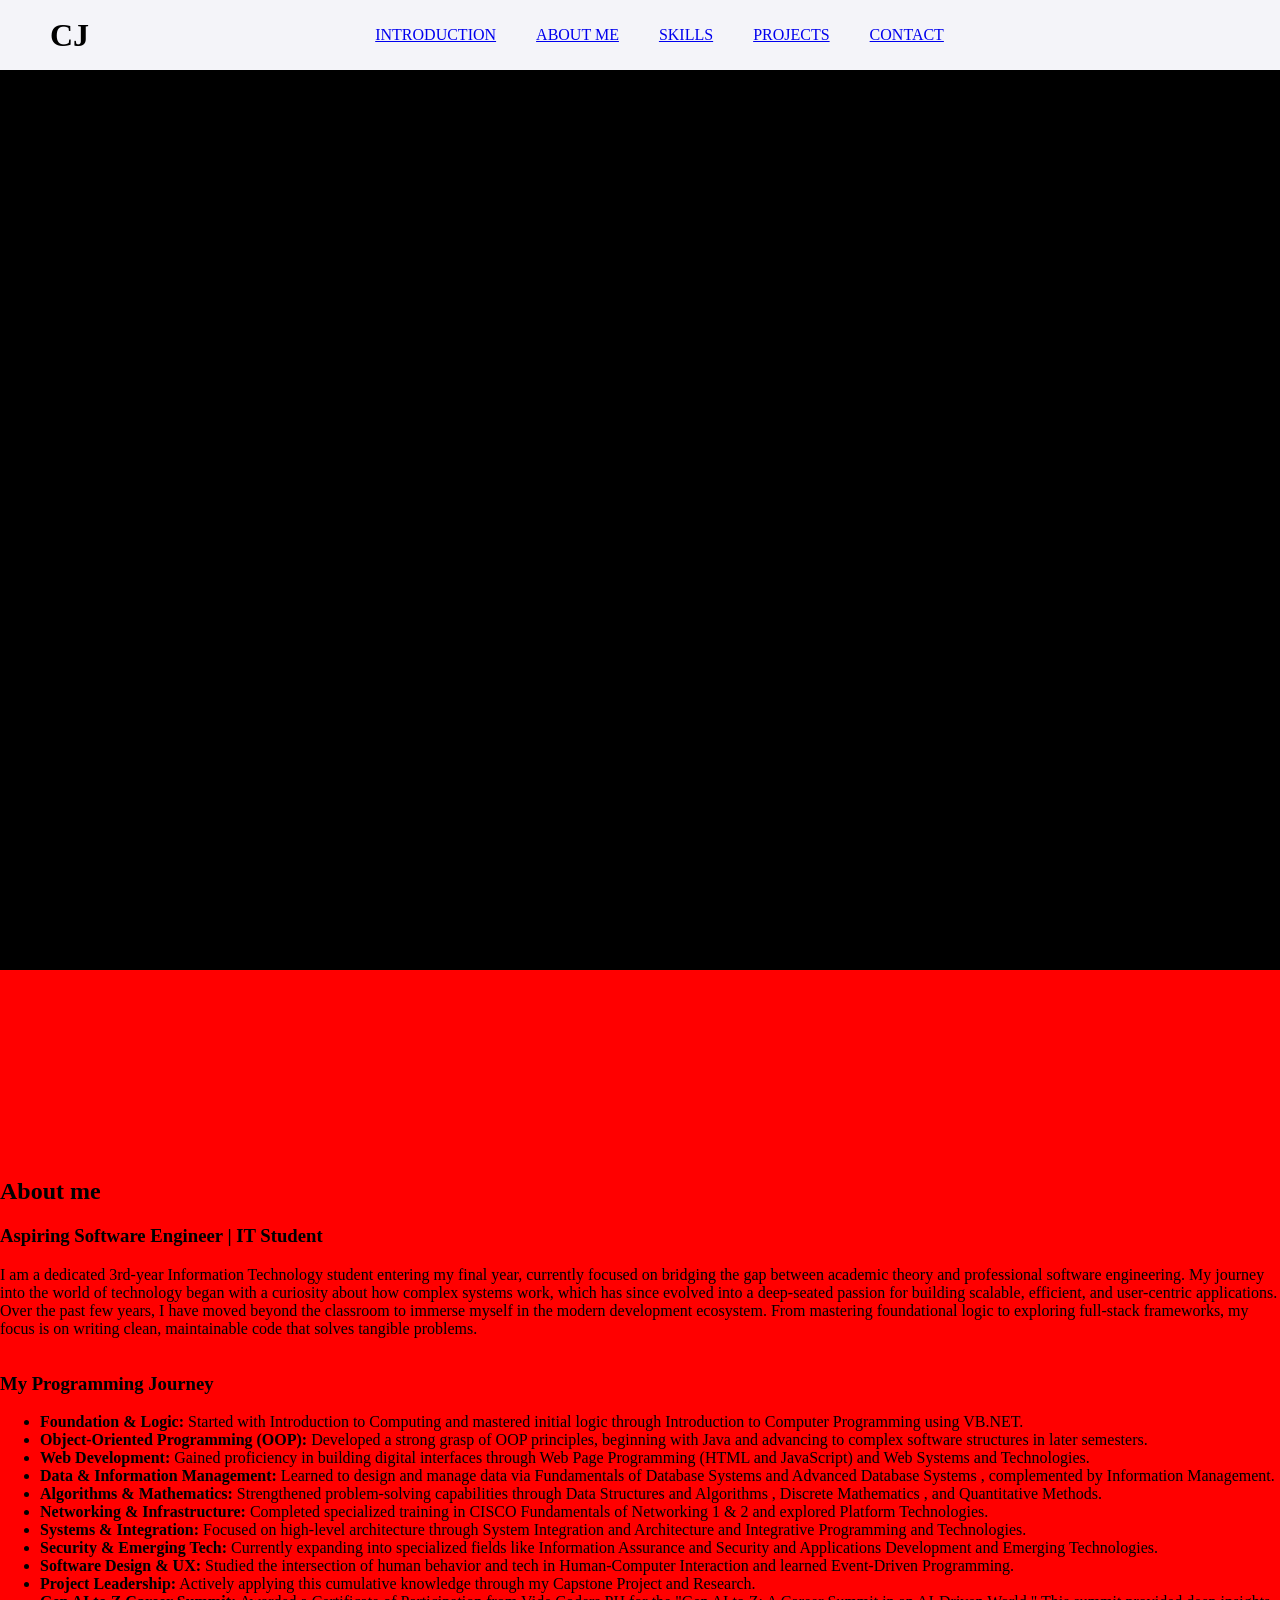
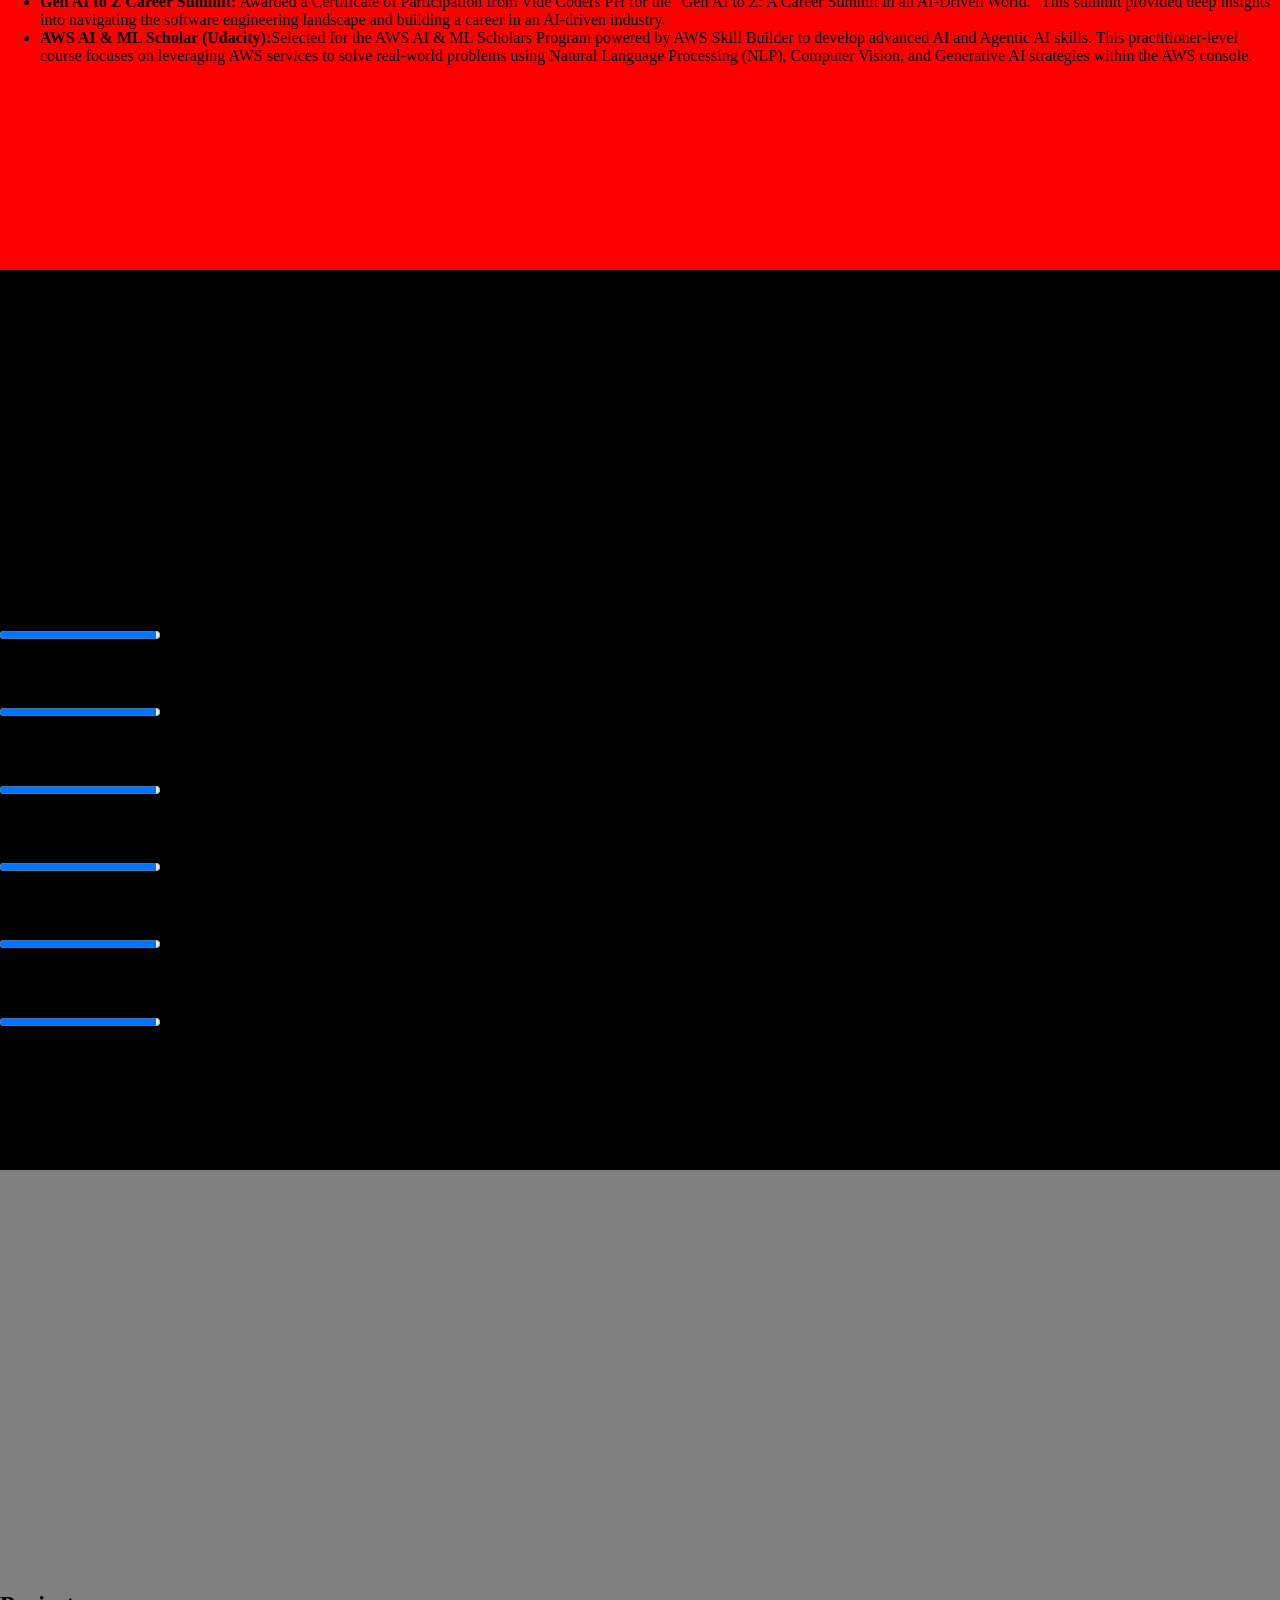
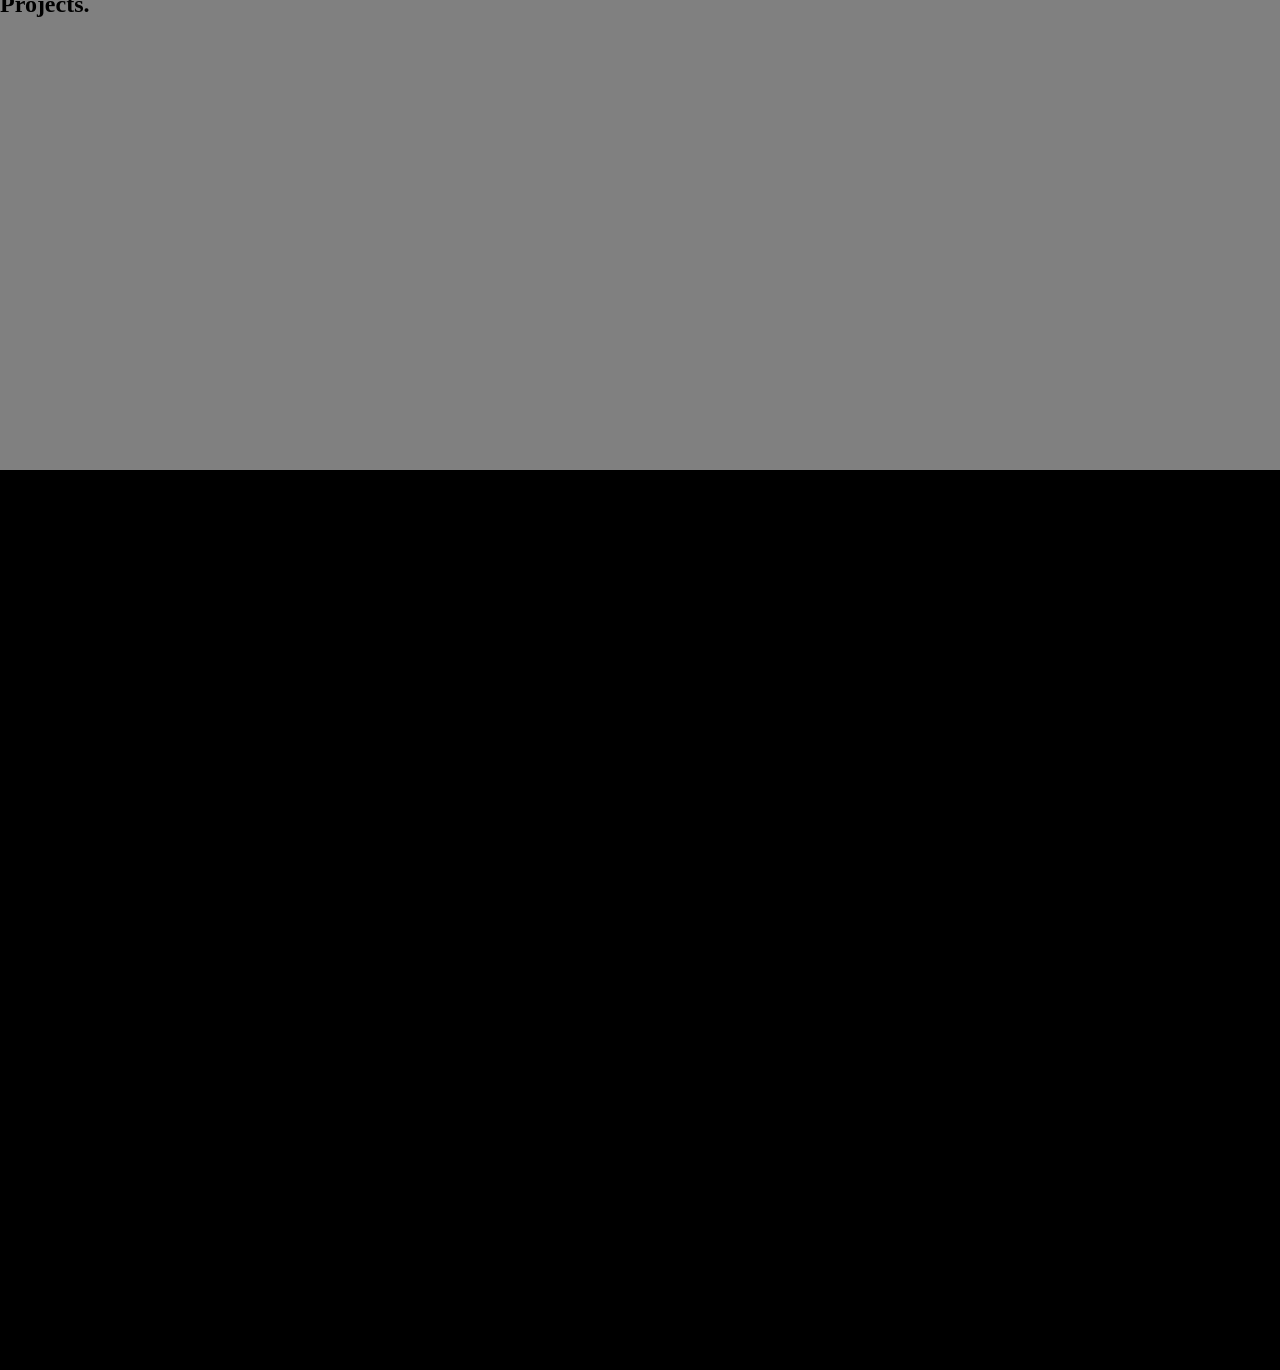
==== Profile.html @ b28ba46d "uploading portfolio project" ====
<!doctype html>
<html lang="en">
  <head>
    <meta charset="UTF-8" />
    <meta name="viewport" content="width=device-width, initial-scale=1.0" />
    <title>Portfolio</title>
    <link rel="stylesheet" href="Profile.css" />
  </head>
  <body>
    <nav class="navbar">
      <div class="logo">CJ</div>
      <ul class="nav-links">
        <li><a href="#Home_page">INTRODUCTION</a></li>
        <li><a href="#About_me">ABOUT ME</a></li>
        <li><a href="#Skills">SKILLS</a></li>
        <li><a href="#Projects">PROJECTS</a></li>
        <li><a href="#Contacts">CONTACT</a></li>
      </ul>
    </nav>
    <section id="Home_page">
      <div>
        <h1>Hello, I’m Carl Justin B. Familara</h1>
        <h2>Aspiring Software Engineer</h2>
        <p>
          Welcome to my digital space! I am a passionate developer dedicated to
          building functional, scalable, and user-centric solutions. With a
          strong foundation in modern programming practices and a drive for
          continuous learning, I bridge the gap between complex problems and
          elegant code. Explore my work, my journey, and the projects where I
          turn ideas into reality.
        </p>
      </div>
    </section>
    <section id="About_me">
      <div>
        <h1>About me</h1>
        <h3>Aspiring Software Engineer | IT Student</h3>
        <p>
          I am a dedicated 3rd-year Information Technology student entering my
          final year, currently focused on bridging the gap between academic
          theory and professional software engineering. My journey into the
          world of technology began with a curiosity about how complex systems
          work, which has since evolved into a deep-seated passion for building
          scalable, efficient, and user-centric applications. Over the past few
          years, I have moved beyond the classroom to immerse myself in the
          modern development ecosystem. From mastering foundational logic to
          exploring full-stack frameworks, my focus is on writing clean,
          maintainable code that solves tangible problems.
        </p>
      </div>
      <div>
        <h3>My Programming Journey</h3>
        <div>
          <ul>
            <li>
              <b>Foundation & Logic:</b> Started with Introduction to Computing
              and mastered initial logic through Introduction to Computer
              Programming using VB.NET.
            </li>
            <li>
              <b>Object-Oriented Programming (OOP):</b> Developed a strong grasp
              of OOP principles, beginning with Java and advancing to complex
              software structures in later semesters.
            </li>
            <li>
              <b>Web Development:</b> Gained proficiency in building digital
              interfaces through Web Page Programming (HTML and JavaScript) and
              Web Systems and Technologies.
            </li>
            <li>
              <b>Data & Information Management:</b> Learned to design and manage
              data via Fundamentals of Database Systems and Advanced Database
              Systems , complemented by Information Management.
            </li>
            <li>
              <b>Algorithms & Mathematics:</b> Strengthened problem-solving
              capabilities through Data Structures and Algorithms , Discrete
              Mathematics , and Quantitative Methods.
            </li>
            <li>
              <b>Networking & Infrastructure:</b> Completed specialized training
              in CISCO Fundamentals of Networking 1 & 2 and explored Platform
              Technologies.
            </li>
            <li>
              <b>Systems & Integration:</b> Focused on high-level architecture
              through System Integration and Architecture and Integrative
              Programming and Technologies.
            </li>
            <li>
              <b>Security & Emerging Tech:</b> Currently expanding into
              specialized fields like Information Assurance and Security and
              Applications Development and Emerging Technologies.
            </li>
            <li>
              <b>Software Design & UX:</b> Studied the intersection of human
              behavior and tech in Human-Computer Interaction and learned
              Event-Driven Programming.
            </li>
            <li>
              <b>Project Leadership:</b> Actively applying this cumulative
              knowledge through my Capstone Project and Research.
            </li>
            <li>
              <b>Gen AI to Z Career Summit:</b> Awarded a Certificate of
              Participation from Vide Coders PH for the "Gen AI to Z: A Career
              Summit in an AI-Driven World." This summit provided deep insights
              into navigating the software engineering landscape and building a
              career in an AI-driven industry.
            </li>
            <li>
              <b>AWS AI & ML Scholar (Udacity):</b>Selected for the AWS AI & ML
              Scholars Program powered by AWS Skill Builder to develop advanced
              AI and Agentic AI skills. This practitioner-level course focuses
              on leveraging AWS services to solve real-world problems using
              Natural Language Processing (NLP), Computer Vision, and Generative
              AI strategies within the AWS console.
            </li>
          </ul>
        </div>
      </div>
    </section>
    <section id="Skills">
      <h2>My skills</h2>
      <div>Frontend</div>
      <div>Backend</div>
      <div>Mobile</div>
      <div>Tools</div>
      <div>Methodologies</div>
      <div>
        <h3>HTMl</h3>
        <progress value="98" max="100">98%</progress>
      </div>
      <div>
        <h3>HTMl</h3>
        <progress value="98" max="100">98%</progress>
      </div>
      <div>
        <h3>HTMl</h3>
        <progress value="98" max="100">98%</progress>
      </div>
      <div>
        <h3>HTMl</h3>
        <progress value="98" max="100">98%</progress>
      </div>
      <div>
        <h3>HTMl</h3>
        <progress value="98" max="100">98%</progress>
      </div>
      <div>
        <h3>HTMl</h3>
        <progress value="98" max="100">98%</progress>
      </div>
    </section>
    <section id="Projects">
      <h1>Projects.</h1>
      <p></p>
    </section>
    <section id="Contacts">
      <h2>Get in Touch</h2>
      <div>
        <h3>Contact Information</h3>
        <p>Carl Justin Familara</p>
        <p>09616446556/09942348586</p>
        <p>carlfamilara0@gmail.com</p>
        <p>Blk7 aringit, Kaingin 1, Brgy.Pansol Q.C.</p>
      </div>
      <div>
        <h3>Send a message</h3>
        <p>Your Name:</p>
        <p>Your Email:</p>
        <p>Your Message:</p>
      </div>
    </section>
  </body>
</html>
---- Profile.css ----
body {
    background-color: #f4f4f9;
    color: #000000;
    margin: 0;
    padding: 0;
}

.navbar {
    display: flex;
    justify-content: space-between; /* Pushes logo and links apart */
    align-items: center;       /* Vertically centers items */
    padding: 0 50px;           /* Adjust horizontal spacing */
    height: 70px;
    justify-content: center;
}

.nav-links {
    display: flex;
    list-style: none;
    margin: 0;
    padding: 0;
    /* This is the secret: center the links within the remaining space */
    flex-grow: 1; 
    justify-content: center;
}

.nav-links li {
    margin: 0 20px;            /* Spacing between buttons */
}

/* Optional: Keep the logo from being squeezed */
.logo {
    flex-shrink: 0;
    font-weight: bold;
    font-size: 2rem;
}

section {
    width: 100%;       /* Fills the screen width */
    min-height: 100vh; /* Fills the screen height */
    display: flex;     /* Helps align content inside */
    flex-direction: column;
    justify-content: center;
}

#Home_page {
    background-color: black;
}

#About_me {
    background-color: rgb(255, 0, 0);
}

#Skills {
    background-color: black;
}

#Projects {
    background-color: gray;
}

#Contacts {
    background-color: black;
}
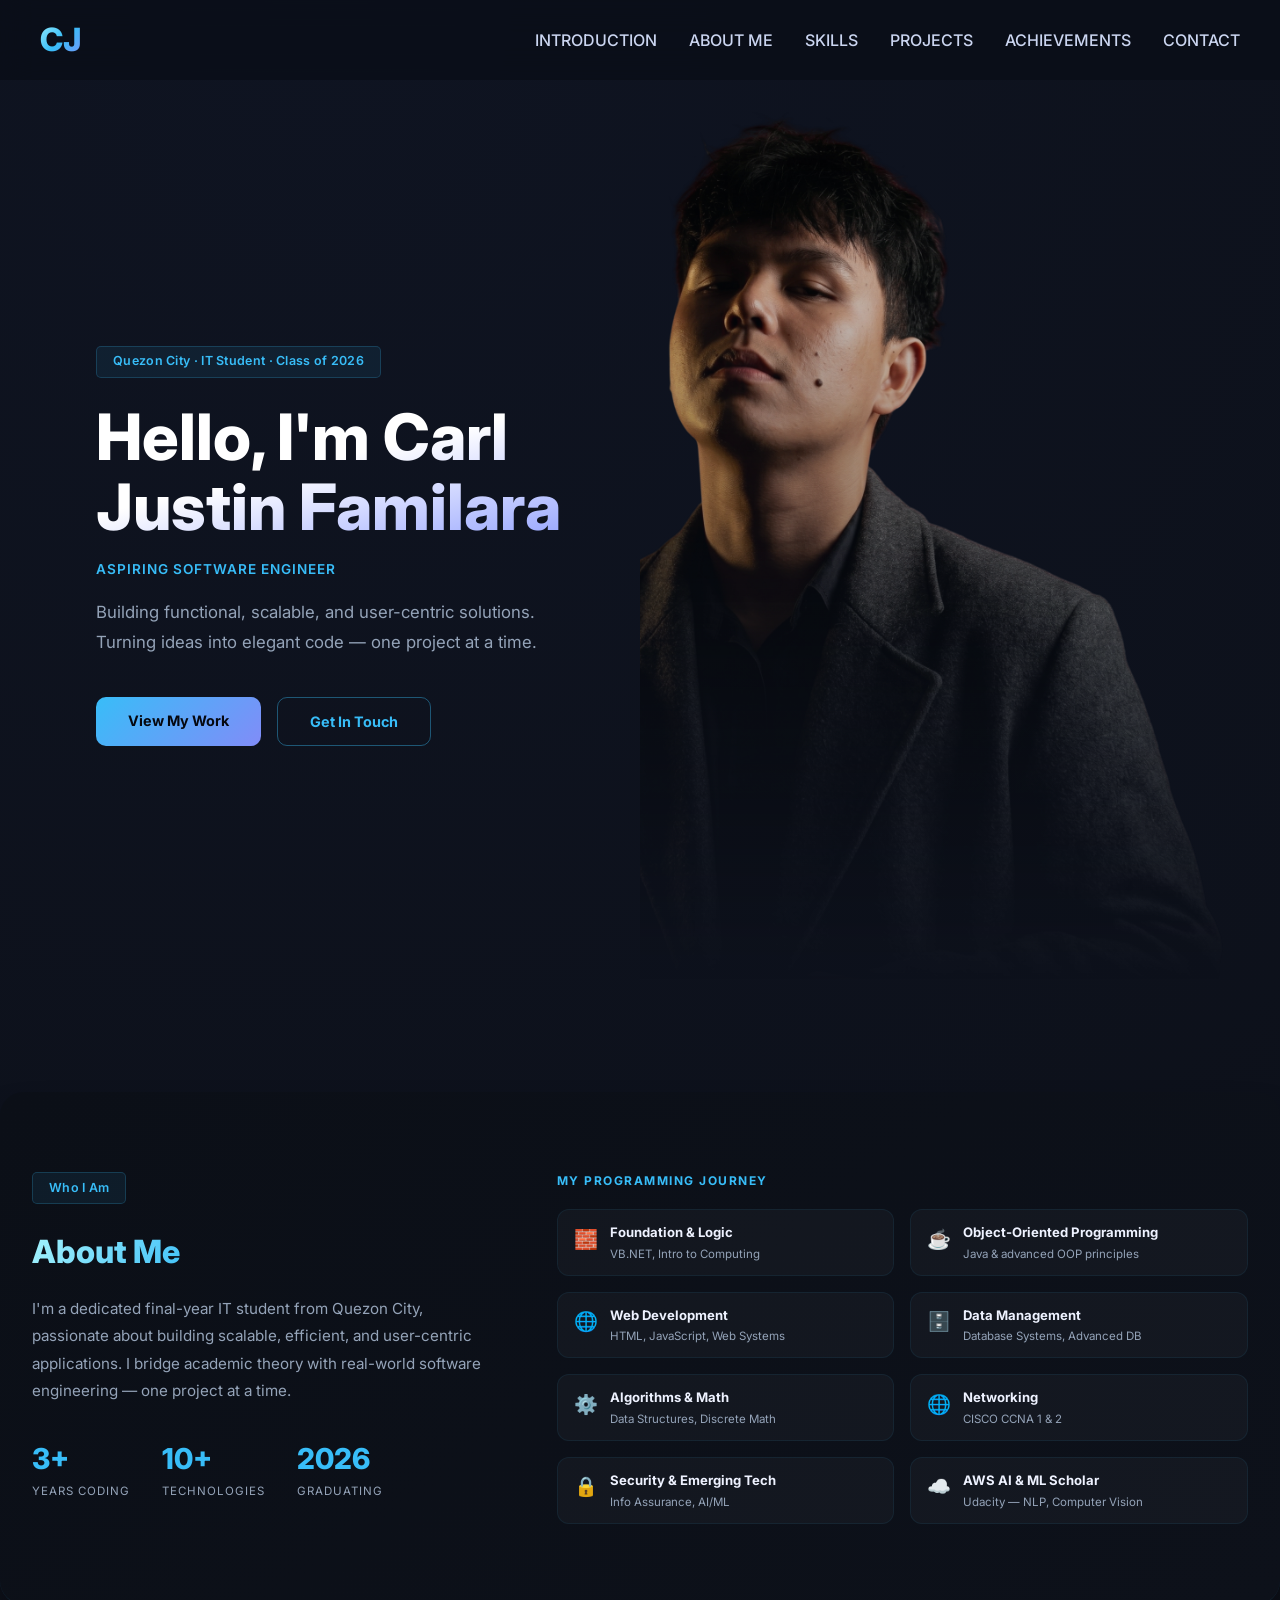
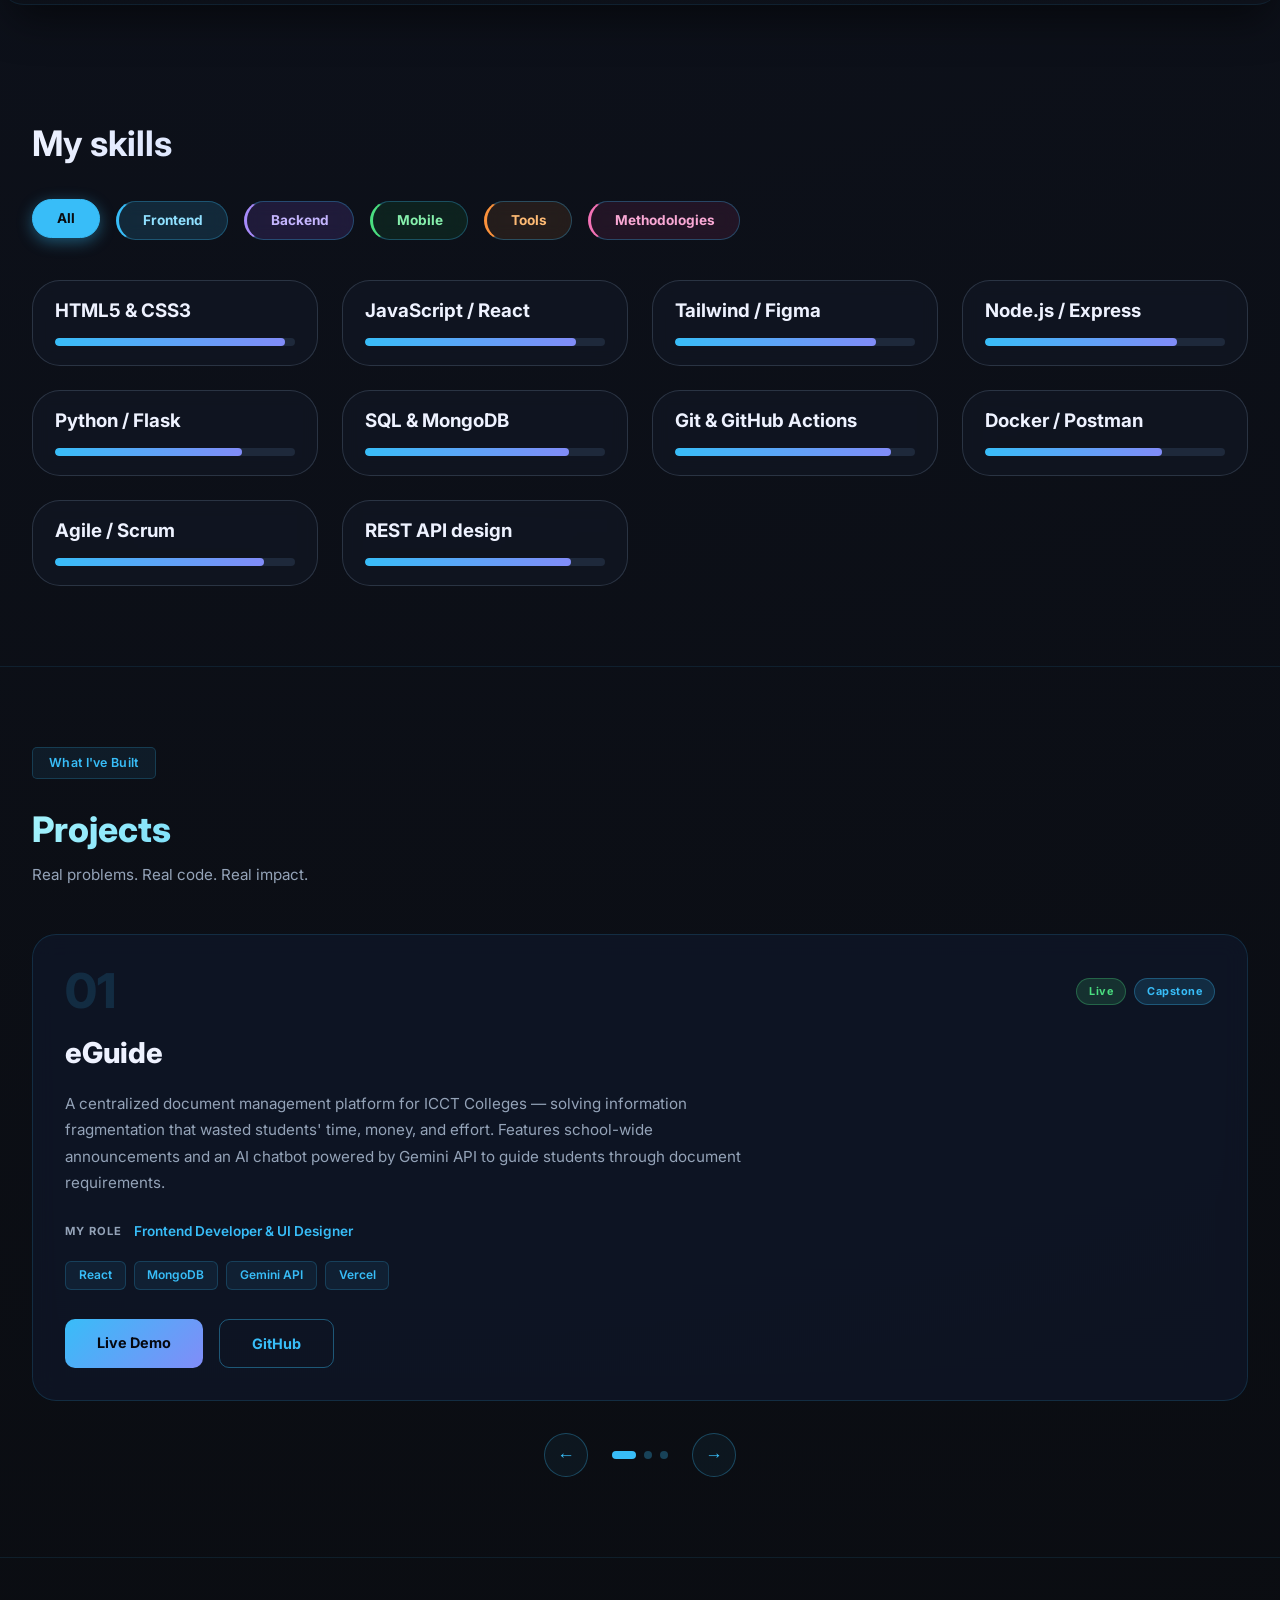
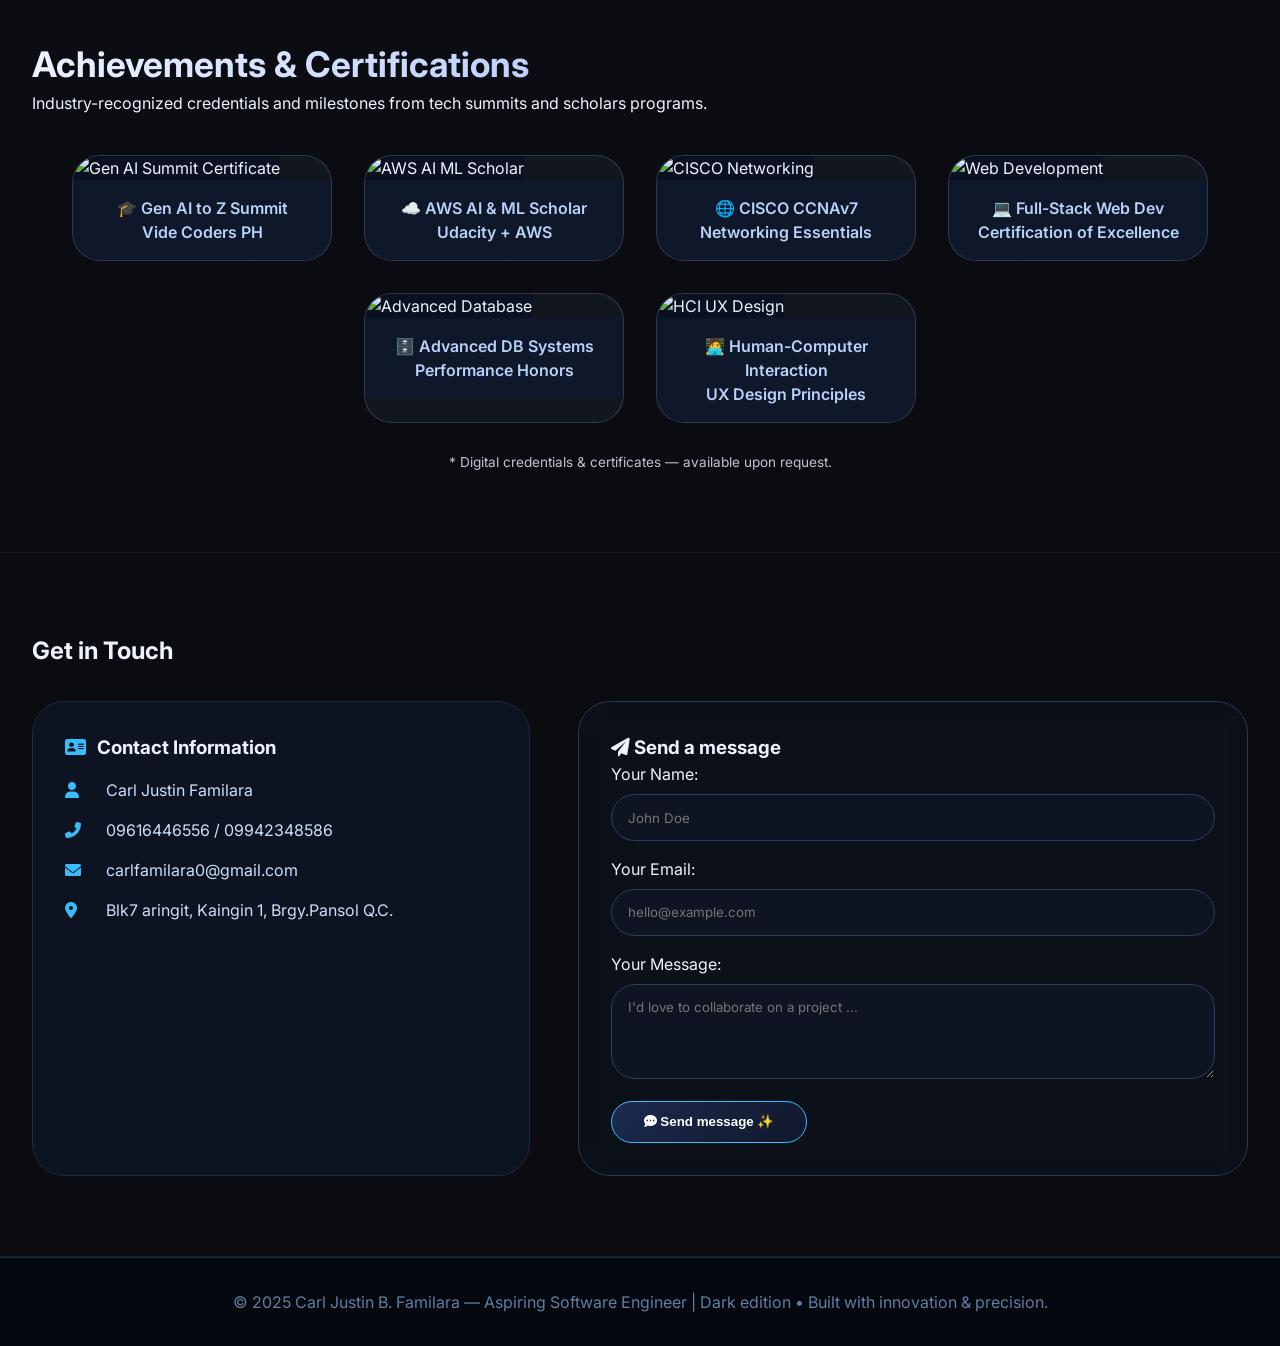
==== commit 1d563940: "Initial portfolio commit" ====
--- a/Profile.html
+++ b/Profile.html
@@ -1,176 +1,339 @@
-<!doctype html>
+<!DOCTYPE html>
 <html lang="en">
-  <head>
-    <meta charset="UTF-8" />
-    <meta name="viewport" content="width=device-width, initial-scale=1.0" />
-    <title>Portfolio</title>
-    <link rel="stylesheet" href="Profile.css" />
-  </head>
-  <body>
-    <nav class="navbar">
-      <div class="logo">CJ</div>
-      <ul class="nav-links">
-        <li><a href="#Home_page">INTRODUCTION</a></li>
-        <li><a href="#About_me">ABOUT ME</a></li>
-        <li><a href="#Skills">SKILLS</a></li>
-        <li><a href="#Projects">PROJECTS</a></li>
-        <li><a href="#Contacts">CONTACT</a></li>
-      </ul>
-    </nav>
-    <section id="Home_page">
-      <div>
-        <h1>Hello, I’m Carl Justin B. Familara</h1>
-        <h2>Aspiring Software Engineer</h2>
-        <p>
-          Welcome to my digital space! I am a passionate developer dedicated to
-          building functional, scalable, and user-centric solutions. With a
-          strong foundation in modern programming practices and a drive for
-          continuous learning, I bridge the gap between complex problems and
-          elegant code. Explore my work, my journey, and the projects where I
-          turn ideas into reality.
+<head>
+  <meta charset="UTF-8" />
+  <meta name="viewport" content="width=device-width, initial-scale=1.0, user-scalable=yes" />
+  <title>Carl Justin Familara | Dark Portfolio</title>
+  <link rel="preconnect" href="https://fonts.googleapis.com" />
+  <link rel="preconnect" href="https://fonts.gstatic.com" crossorigin />
+  <link href="https://fonts.googleapis.com/css2?family=Inter:wght@400;500;600;700;800&display=swap" rel="stylesheet" />
+  <link href="https://fonts.googleapis.com/css2?family=Inter:opsz,wght@14..32,300;14..32,400;14..32,600;14..32,700;14..32,800&display=swap" rel="stylesheet" />
+  <link rel="stylesheet" href="https://cdnjs.cloudflare.com/ajax/libs/font-awesome/6.0.0-beta3/css/all.min.css" />
+  <link rel="icon" href="data:image/svg+xml,<svg xmlns='http://www.w3.org/2000/svg' viewBox='0 0 100 100'><text y='.9em' font-size='90'>💻</text></svg>">
+  <link rel="stylesheet" href="Profile.css" />
+</head>
+<body>
+  <nav class="navbar">
+    <div class="logo">CJ</div>
+    <ul class="nav-links">
+      <li><a href="#Home_page">INTRODUCTION</a></li>
+      <li><a href="#About_me">ABOUT ME</a></li>
+      <li><a href="#Skills">SKILLS</a></li>
+      <li><a href="#Projects">PROJECTS</a></li>
+      <li><a href="#Achievements">ACHIEVEMENTS</a></li>
+      <li><a href="#Contacts">CONTACT</a></li>
+    </ul>
+  </nav>
+
+  <section id="Home_page">
+    <div class="home-content">
+
+      <div class="home-text">
+        <span class="home-tag">Quezon City · IT Student · Class of 2026</span>
+        <h1>Hello, I'm Carl Justin Familara</h1>
+        <p class="home-role">Aspiring Software Engineer</p>
+        <p class="home-desc">
+          Building functional, scalable, and user-centric solutions.
+          Turning ideas into elegant code — one project at a time.
         </p>
-      </div>
-    </section>
-    <section id="About_me">
-      <div>
-        <h1>About me</h1>
-        <h3>Aspiring Software Engineer | IT Student</h3>
-        <p>
-          I am a dedicated 3rd-year Information Technology student entering my
-          final year, currently focused on bridging the gap between academic
-          theory and professional software engineering. My journey into the
-          world of technology began with a curiosity about how complex systems
-          work, which has since evolved into a deep-seated passion for building
-          scalable, efficient, and user-centric applications. Over the past few
-          years, I have moved beyond the classroom to immerse myself in the
-          modern development ecosystem. From mastering foundational logic to
-          exploring full-stack frameworks, my focus is on writing clean,
-          maintainable code that solves tangible problems.
+        <div class="home-buttons">
+          <a href="#Projects" class="btn-primary">View My Work</a>
+          <a href="#Contacts" class="btn-outline">Get In Touch</a>
+        </div>
+      </div>
+
+      <div class="home-visual">
+        <img class="avatar-picture" src="assets/Carl Justin B. Familara.png" alt="Carl Justin Familara">
+      </div>
+
+    </div>
+  </section>
+
+  <section id="About_me">
+    <div class="about-grid">
+
+      <!-- LEFT COLUMN -->
+      <div class="about-left">
+        <span class="home-tag">Who I Am</span>
+        <h2>About Me</h2>
+        <p class="about-bio">
+          I'm a dedicated final-year IT student from Quezon City, 
+          passionate about building scalable, efficient, and 
+          user-centric applications. I bridge academic theory 
+          with real-world software engineering — one project 
+          at a time.
         </p>
-      </div>
-      <div>
-        <h3>My Programming Journey</h3>
-        <div>
-          <ul>
-            <li>
-              <b>Foundation & Logic:</b> Started with Introduction to Computing
-              and mastered initial logic through Introduction to Computer
-              Programming using VB.NET.
-            </li>
-            <li>
-              <b>Object-Oriented Programming (OOP):</b> Developed a strong grasp
-              of OOP principles, beginning with Java and advancing to complex
-              software structures in later semesters.
-            </li>
-            <li>
-              <b>Web Development:</b> Gained proficiency in building digital
-              interfaces through Web Page Programming (HTML and JavaScript) and
-              Web Systems and Technologies.
-            </li>
-            <li>
-              <b>Data & Information Management:</b> Learned to design and manage
-              data via Fundamentals of Database Systems and Advanced Database
-              Systems , complemented by Information Management.
-            </li>
-            <li>
-              <b>Algorithms & Mathematics:</b> Strengthened problem-solving
-              capabilities through Data Structures and Algorithms , Discrete
-              Mathematics , and Quantitative Methods.
-            </li>
-            <li>
-              <b>Networking & Infrastructure:</b> Completed specialized training
-              in CISCO Fundamentals of Networking 1 & 2 and explored Platform
-              Technologies.
-            </li>
-            <li>
-              <b>Systems & Integration:</b> Focused on high-level architecture
-              through System Integration and Architecture and Integrative
-              Programming and Technologies.
-            </li>
-            <li>
-              <b>Security & Emerging Tech:</b> Currently expanding into
-              specialized fields like Information Assurance and Security and
-              Applications Development and Emerging Technologies.
-            </li>
-            <li>
-              <b>Software Design & UX:</b> Studied the intersection of human
-              behavior and tech in Human-Computer Interaction and learned
-              Event-Driven Programming.
-            </li>
-            <li>
-              <b>Project Leadership:</b> Actively applying this cumulative
-              knowledge through my Capstone Project and Research.
-            </li>
-            <li>
-              <b>Gen AI to Z Career Summit:</b> Awarded a Certificate of
-              Participation from Vide Coders PH for the "Gen AI to Z: A Career
-              Summit in an AI-Driven World." This summit provided deep insights
-              into navigating the software engineering landscape and building a
-              career in an AI-driven industry.
-            </li>
-            <li>
-              <b>AWS AI & ML Scholar (Udacity):</b>Selected for the AWS AI & ML
-              Scholars Program powered by AWS Skill Builder to develop advanced
-              AI and Agentic AI skills. This practitioner-level course focuses
-              on leveraging AWS services to solve real-world problems using
-              Natural Language Processing (NLP), Computer Vision, and Generative
-              AI strategies within the AWS console.
-            </li>
-          </ul>
-        </div>
-      </div>
-    </section>
-    <section id="Skills">
-      <h2>My skills</h2>
-      <div>Frontend</div>
-      <div>Backend</div>
-      <div>Mobile</div>
-      <div>Tools</div>
-      <div>Methodologies</div>
-      <div>
-        <h3>HTMl</h3>
-        <progress value="98" max="100">98%</progress>
-      </div>
-      <div>
-        <h3>HTMl</h3>
-        <progress value="98" max="100">98%</progress>
-      </div>
-      <div>
-        <h3>HTMl</h3>
-        <progress value="98" max="100">98%</progress>
-      </div>
-      <div>
-        <h3>HTMl</h3>
-        <progress value="98" max="100">98%</progress>
-      </div>
-      <div>
-        <h3>HTMl</h3>
-        <progress value="98" max="100">98%</progress>
-      </div>
-      <div>
-        <h3>HTMl</h3>
-        <progress value="98" max="100">98%</progress>
-      </div>
-    </section>
-    <section id="Projects">
-      <h1>Projects.</h1>
-      <p></p>
-    </section>
-    <section id="Contacts">
-      <h2>Get in Touch</h2>
-      <div>
-        <h3>Contact Information</h3>
-        <p>Carl Justin Familara</p>
-        <p>09616446556/09942348586</p>
-        <p>carlfamilara0@gmail.com</p>
-        <p>Blk7 aringit, Kaingin 1, Brgy.Pansol Q.C.</p>
-      </div>
-      <div>
-        <h3>Send a message</h3>
-        <p>Your Name:</p>
-        <p>Your Email:</p>
-        <p>Your Message:</p>
-      </div>
-    </section>
-  </body>
-</html>
+        <div class="about-stats">
+          <div class="stat-item">
+            <span class="stat-number">3+</span>
+            <span class="stat-label">Years Coding</span>
+          </div>
+          <div class="stat-item">
+            <span class="stat-number">10+</span>
+            <span class="stat-label">Technologies</span>
+          </div>
+          <div class="stat-item">
+            <span class="stat-number">2026</span>
+            <span class="stat-label">Graduating</span>
+          </div>
+        </div>
+      </div>
+    
+        <div class="about-right">
+          <p class="journey-title">My Programming Journey</p>
+          <div class="journey-grid">
+
+            <div class="journey-item">
+              <span class="journey-icon">🧱</span>
+              <div>
+                <p class="journey-name">Foundation & Logic</p>
+                <p class="journey-desc">VB.NET, Intro to Computing</p>
+              </div>
+            </div>
+
+            <div class="journey-item">
+              <span class="journey-icon">☕</span>
+              <div>
+                <p class="journey-name">Object-Oriented Programming</p>
+                <p class="journey-desc">Java & advanced OOP principles</p>
+              </div>
+            </div>
+
+            <div class="journey-item">
+              <span class="journey-icon">🌐</span>
+              <div>
+                <p class="journey-name">Web Development</p>
+                <p class="journey-desc">HTML, JavaScript, Web Systems</p>
+              </div>
+            </div>
+
+            <div class="journey-item">
+              <span class="journey-icon">🗄️</span>
+              <div>
+                <p class="journey-name">Data Management</p>
+                <p class="journey-desc">Database Systems, Advanced DB</p>
+              </div>
+            </div>
+
+            <div class="journey-item">
+              <span class="journey-icon">⚙️</span>
+              <div>
+                <p class="journey-name">Algorithms & Math</p>
+                <p class="journey-desc">Data Structures, Discrete Math</p>
+              </div>
+            </div>
+
+            <div class="journey-item">
+              <span class="journey-icon">🌐</span>
+              <div>
+                <p class="journey-name">Networking</p>
+                <p class="journey-desc">CISCO CCNA 1 & 2</p>
+              </div>
+            </div>
+
+            <div class="journey-item">
+              <span class="journey-icon">🔒</span>
+              <div>
+                <p class="journey-name">Security & Emerging Tech</p>
+                <p class="journey-desc">Info Assurance, AI/ML</p>
+              </div>
+            </div>
+
+            <div class="journey-item">
+              <span class="journey-icon">☁️</span>
+              <div>
+                <p class="journey-name">AWS AI & ML Scholar</p>
+                <p class="journey-desc">Udacity — NLP, Computer Vision</p>
+              </div>
+            </div>
+
+          </div>
+        </div>
+
+    </div>
+  </section>
+
+  <section id="Skills">
+    <h2>My skills</h2>
+    <div class="skills-container">
+      <div class="skills-categories">
+        <div class="skill-cat skill-all active">All</div>
+        <div class="skill-cat skill-frontend">Frontend</div>
+        <div class="skill-cat skill-backend">Backend</div>
+        <div class="skill-cat skill-mobile">Mobile</div>
+        <div class="skill-cat skill-tools">Tools</div>
+        <div class="skill-cat skill-methodologies">Methodologies</div>
+      </div>
+      <div class="skills-grid">
+        <div class="skill-item reveal" data-category="frontend"><h3>HTML5 & CSS3</h3><progress value="96" max="100"></progress></div>
+        <div class="skill-item reveal" data-category="frontend"><h3>JavaScript / React</h3><progress value="88" max="100"></progress></div>
+        <div class="skill-item reveal" data-category="frontend"><h3>Tailwind / Figma</h3><progress value="84" max="100"></progress></div>
+        <div class="skill-item reveal" data-category="backend"><h3>Node.js / Express</h3><progress value="80" max="100"></progress></div>
+        <div class="skill-item reveal" data-category="backend"><h3>Python / Flask</h3><progress value="78" max="100"></progress></div>
+        <div class="skill-item reveal" data-category="backend"><h3>SQL & MongoDB</h3><progress value="85" max="100"></progress></div>
+        <div class="skill-item reveal" data-category="tools"><h3>Git & GitHub Actions</h3><progress value="90" max="100"></progress></div>
+        <div class="skill-item reveal" data-category="tools"><h3>Docker / Postman</h3><progress value="74" max="100"></progress></div>
+        <div class="skill-item reveal" data-category="methodologies"><h3>Agile / Scrum</h3><progress value="87" max="100"></progress></div>
+        <div class="skill-item reveal" data-category="backend"><h3>REST API design</h3><progress value="86" max="100"></progress></div>
+      </div>
+    </div>
+  </section>
+
+  <section id="Projects">
+  <span class="home-tag">What I've Built</span>
+  <h2 class="section-title">Projects</h2>
+  <p class="section-sub">Real problems. Real code. Real impact.</p>
+
+  <div class="projects-track" id="projectsTrack">
+
+    <!-- Project 1: eGuide -->
+    <div class="project-card-new">
+      <div class="project-header">
+        <div class="project-number">01</div>
+        <div class="project-badges">
+          <span class="badge badge-live">Live</span>
+          <span class="badge badge-capstone">Capstone</span>
+        </div>
+      </div>
+      <h3 class="project-title">eGuide</h3>
+      <p class="project-desc">
+        A centralized document management platform for ICCT Colleges — solving 
+        information fragmentation that wasted students' time, money, and effort. 
+        Features school-wide announcements and an AI chatbot powered by Gemini API 
+        to guide students through document requirements.
+      </p>
+      <div class="project-role">
+        <span class="role-label">My Role</span>
+        <span class="role-value">Frontend Developer & UI Designer</span>
+      </div>
+      <div class="project-tech">
+        <span class="tech-tag">React</span>
+        <span class="tech-tag">MongoDB</span>
+        <span class="tech-tag">Gemini API</span>
+        <span class="tech-tag">Vercel</span>
+      </div>
+      <div class="project-links">
+        <a href="https://e-guide-fullstack.vercel.app/home" target="_blank" class="btn-primary">Live Demo</a>
+        <a href="https://github.com/Marky23svg/eGuide-Fullstack" target="_blank" class="btn-outline">GitHub</a>
+      </div>
+    </div>
+
+    <!-- Project 2: GoGreen -->
+    <div class="project-card-new">
+      <div class="project-header">
+        <div class="project-number">02</div>
+        <div class="project-badges">
+          <span class="badge badge-hackathon">Hackathon</span>
+          <span class="badge badge-rank">Top 53 / 100+</span>
+        </div>
+      </div>
+      <h3 class="project-title">GoGreen</h3>
+      <p class="project-desc">
+        A sustainability mobile app built at DevKada Hackathon encouraging commute 
+        over single-occupancy driving. Features an EV charging station map, 
+        trip planner, personal budget tracker, and a CO₂ savings tracker 
+        to help users measure their environmental impact.
+      </p>
+      <div class="project-role">
+        <span class="role-label">My Role</span>
+        <span class="role-value">Frontend Developer & UI Designer</span>
+      </div>
+      <div class="project-tech">
+        <span class="tech-tag">React Native</span>
+        <span class="tech-tag">Maps API</span>
+        <span class="tech-tag">Firebase</span>
+      </div>
+      <div class="project-links">
+        <a href="https://github.com/Marky23svg/GoGreen" target="_blank" class="btn-outline">GitHub</a>
+      </div>
+    </div>
+
+    <!-- Project 3: DROWING -->
+    <div class="project-card-new">
+      <div class="project-header">
+        <div class="project-number">03</div>
+        <div class="project-badges">
+          <span class="badge badge-first">First Project</span>
+        </div>
+      </div>
+      <h3 class="project-title">DROWING</h3>
+      <p class="project-desc">
+        A Philippine island travel booking platform — the project that started 
+        everything. Book staycations, hotels, car rentals, flights, beach stays, 
+        and tour guides across Philippine islands. Built entirely on a phone 
+        using Acode when my laptop broke. Proof that constraints don't stop progress.
+      </p>
+      <div class="project-role">
+        <span class="role-label">My Role</span>
+        <span class="role-value">Solo Developer & Designer</span>
+      </div>
+      <div class="project-tech">
+        <span class="tech-tag">HTML</span>
+        <span class="tech-tag">CSS</span>
+        <span class="tech-tag">JavaScript</span>
+      </div>
+      <div class="project-links">
+        <a href="https://github.com/carlfamilara13-ops/TRAVEL-WEBSITE" target="_blank" class="btn-outline">GitHub</a>
+      </div>
+    </div>
+
+  </div>
+
+  <!-- Carousel controls -->
+  <div class="carousel-controls">
+    <button class="carousel-btn" id="prevBtn">&#8592;</button>
+    <div class="carousel-dots" id="carouselDots">
+      <span class="carousel-dot active" data-index="0"></span>
+      <span class="carousel-dot" data-index="1"></span>
+      <span class="carousel-dot" data-index="2"></span>
+    </div>
+    <button class="carousel-btn" id="nextBtn">&#8594;</button>
+  </div>
+
+</section>
+
+  <section id="Achievements">
+    <h2>Achievements & Certifications</h2>
+    <p>Industry-recognized credentials and milestones from tech summits and scholars programs.</p>
+    <div class="certificates-gallery">
+      <div class="cert-card reveal"><img src="https://picsum.photos/id/26/300/180" alt="Gen AI Summit Certificate"><p>🎓 Gen AI to Z Summit<br>Vide Coders PH</p></div>
+      <div class="cert-card reveal"><img src="https://picsum.photos/id/91/300/180" alt="AWS AI ML Scholar"><p>☁️ AWS AI & ML Scholar<br>Udacity + AWS</p></div>
+      <div class="cert-card reveal"><img src="https://picsum.photos/id/20/300/180" alt="CISCO Networking"><p>🌐 CISCO CCNAv7<br>Networking Essentials</p></div>
+      <div class="cert-card reveal"><img src="https://picsum.photos/id/0/300/180" alt="Web Development"><p>💻 Full-Stack Web Dev<br>Certification of Excellence</p></div>
+      <div class="cert-card reveal"><img src="https://picsum.photos/id/82/300/180" alt="Advanced Database"><p>🗄️ Advanced DB Systems<br>Performance Honors</p></div>
+      <div class="cert-card reveal"><img src="https://picsum.photos/id/155/300/180" alt="HCI UX Design"><p>🧑‍💻 Human-Computer Interaction<br>UX Design Principles</p></div>
+    </div>
+    <p style="text-align:center; margin-top: 1.8rem; font-size:0.85rem; opacity:0.8;">* Digital credentials & certificates — available upon request.</p>
+  </section>
+
+  <section id="Contacts">
+    <h2>Get in Touch</h2>
+    <div class="contact-wrapper">
+      <div class="contact-info">
+        <h3><i class="fas fa-address-card"></i> Contact Information</h3>
+        <p><i class="fas fa-user"></i> Carl Justin Familara</p>
+        <p><i class="fas fa-phone-alt"></i> 09616446556 / 09942348586</p>
+        <p><i class="fas fa-envelope"></i> carlfamilara0@gmail.com</p>
+        <p><i class="fas fa-map-marker-alt"></i> Blk7 aringit, Kaingin 1, Brgy.Pansol Q.C.</p>
+      </div>
+      <div class="contact-form">
+        <h3><i class="fas fa-paper-plane"></i> Send a message</h3>
+        <form id="darkContactForm">
+          <label>Your Name:</label>
+          <input type="text" name="name" placeholder="John Doe" required>
+          <label>Your Email:</label>
+          <input type="email" name="email" placeholder="hello@example.com" required>
+          <label>Your Message:</label>
+          <textarea rows="4" placeholder="I'd love to collaborate on a project ..." required></textarea>
+          <button type="submit"><i class="fas fa-comment-dots"></i> Send message ✨</button>
+        </form>
+      </div>
+    </div>
+  </section>
+
+  <footer>
+    <p>© 2025 Carl Justin B. Familara — Aspiring Software Engineer | Dark edition • Built with innovation & precision.</p>
+  </footer>
+  <script src="Profile.js"></script>
+</body>
+</html>
--- a/Profile.css
+++ b/Profile.css
@@ -1,64 +1,785 @@
-body {
-    background-color: #f4f4f9;
-    color: #000000;
-    margin: 0;
-    padding: 0;
-}
-
-.navbar {
-    display: flex;
-    justify-content: space-between; /* Pushes logo and links apart */
-    align-items: center;       /* Vertically centers items */
-    padding: 0 50px;           /* Adjust horizontal spacing */
-    height: 70px;
-    justify-content: center;
-}
-
-.nav-links {
-    display: flex;
-    list-style: none;
-    margin: 0;
-    padding: 0;
-    /* This is the secret: center the links within the remaining space */
-    flex-grow: 1; 
-    justify-content: center;
-}
-
-.nav-links li {
-    margin: 0 20px;            /* Spacing between buttons */
-}
-
-/* Optional: Keep the logo from being squeezed */
-.logo {
-    flex-shrink: 0;
-    font-weight: bold;
-    font-size: 2rem;
-}
-
-section {
-    width: 100%;       /* Fills the screen width */
-    min-height: 100vh; /* Fills the screen height */
-    display: flex;     /* Helps align content inside */
-    flex-direction: column;
-    justify-content: center;
-}
-
-#Home_page {
-    background-color: black;
-}
-
-#About_me {
-    background-color: rgb(255, 0, 0);
-}
-
-#Skills {
-    background-color: black;
-}
-
-#Projects {
-    background-color: gray;
-}
-
-#Contacts {
-    background-color: black;
-}
+    :root {
+    --color-primary: #38bdf8;
+    --color-accent: #a78bfa;
+    --color-bg: #0a0c10;
+    --color-surface: rgba(15, 23, 42, 0.7);
+    --color-text: #eef2ff;
+    --color-text-muted: #94a3b8;
+    --radius-card: 28px;
+    }
+    
+    * {
+      margin: 0;
+      padding: 0;
+      box-sizing: border-box;
+    }
+
+    body {
+      font-family: 'Inter', sans-serif;
+      background: #0a0c10;
+      background-image: radial-gradient(circle at 25% 0%, rgba(18, 25, 45, 0.6) 0%, #0a0c10 80%);
+      color: #eef2ff;
+      line-height: 1.5;
+      scroll-behavior: smooth;
+    }
+
+    /* Custom Scrollbar */
+    ::-webkit-scrollbar {
+      width: 8px;
+    }
+    ::-webkit-scrollbar-track {
+      background: #13161f;
+    }
+    ::-webkit-scrollbar-thumb {
+      background: #3b4b6e;
+      border-radius: 8px;
+    }
+    ::-webkit-scrollbar-thumb:hover {
+      background: #5b7cae;
+    }
+
+    /* Navbar - glassmorphic */
+    .navbar {
+      display: flex;
+      justify-content: space-between;
+      align-items: center;
+      padding: 1rem 2.5rem;
+      background: rgba(10, 14, 23, 0.75);
+      backdrop-filter: blur(16px);
+      position: sticky;
+      top: 0;
+      z-index: 100;
+      flex-wrap: wrap;
+    }
+    .logo {
+      font-size: 2rem;
+      font-weight: 800;
+      background: linear-gradient(135deg, #a5f3fc, #38bdf8, #818cf8);
+      -webkit-background-clip: text;
+      background-clip: text;
+      color: transparent;
+    }
+    .nav-links {
+      display: flex;
+      gap: 2rem;
+      list-style: none;
+      flex-wrap: wrap;
+    }
+    .nav-links a {
+      color: #cbd5f0;
+      text-decoration: none;
+      font-weight: 500;
+      transition: 0.25s;
+      position: relative;
+    }
+    .nav-links a:hover {
+      color: var(--color-primary);
+    }
+    .nav-links a::after {
+      content: '';
+      position: absolute;
+      bottom: -6px;
+      left: 0;
+      width: 0%;
+      height: 2px;
+      background: linear-gradient(90deg, #38bdf8, #a78bfa);
+      transition: 0.3s;
+    }
+    .nav-links a:hover::after {
+      width: 100%;
+    }
+
+    section {
+      max-width: 1280px;
+      margin: 0 auto;
+      padding: 5rem 2rem;
+      border-bottom: 1px solid rgba(56, 189, 248, 0.1);
+    }
+    #Home_page {
+      min-height: 100vh;
+      display: flex;
+      align-items: center;
+      padding-top: 0;
+      border-bottom: none;
+      max-width: 100%;
+      position: relative;
+      overflow: hidden;
+    }
+
+    .home-content {
+      max-width: 1280px;
+      margin: 0 auto;
+      padding: 0 4rem;
+      padding-top: 2rem;
+      display: flex;
+      align-items: center;
+      justify-content: space-between;
+      gap: 2rem;
+      width: 100%;
+      position: relative;
+      z-index: 2;
+      min-height: 100vh;
+    }
+
+    .home-text {
+      flex: 0 0 55%;
+      max-width: 55%;
+    }
+
+
+    .home-tag {
+      display: inline-block;
+      font-size: 0.78rem;
+      font-weight: 600;
+      color: var(--color-primary);
+      background: rgba(56,189,248,0.08);
+      border: 1px solid rgba(56,189,248,0.2);
+      padding: 0.35rem 1rem;
+      border-radius: 5px;
+      margin-bottom: 1.5rem;
+      letter-spacing: 0.3px;
+    }
+
+    /* Override the global h1 for home only */
+    #Home_page h1 {
+      font-size: 4rem;
+      font-weight: 800;
+      line-height: 1.1;
+      margin-bottom: 1rem;
+      background: linear-gradient(to bottom right, #ffffff 40%, #7c8eff);
+      -webkit-background-clip: text;
+      background-clip: text;
+      color: transparent;
+    }
+
+    .home-role {
+      font-size: 1.1rem;
+      font-weight: 600;
+      color: var(--color-primary);
+      letter-spacing: 1px;
+      margin-bottom: 1.2rem;
+      text-transform: uppercase;
+      font-size: 0.85rem;
+    }
+
+    .home-desc {
+      font-size: 1.05rem;
+      color: var(--color-text-muted);
+      max-width: 480px;
+      line-height: 1.75;
+      margin-bottom: 2.5rem;
+    }
+
+    .home-buttons {
+      display: flex;
+      gap: 1rem;
+      flex-wrap: wrap;
+    }
+
+    .btn-primary {
+      padding: 0.8rem 2rem;
+      border-radius: 10px;
+      background: linear-gradient(135deg, #38bdf8, #818cf8);
+      color: #050810;
+      font-weight: 700;
+      text-decoration: none;
+      font-size: 0.9rem;
+      transition: all 0.3s ease;
+      border: none;
+    }
+
+    .btn-primary:hover {
+      transform: translateY(-3px);
+      box-shadow: 0 10px 28px rgba(56,189,248,0.3);
+    }
+
+    .btn-outline {
+      padding: 0.8rem 2rem;
+      border-radius: 10px;
+      border: 1px solid rgba(56,189,248,0.4);
+      color: var(--color-primary);
+      font-weight: 700;
+      text-decoration: none;
+      font-size: 0.9rem;
+      transition: all 0.3s ease;
+    }
+
+    .btn-outline:hover {
+      background: rgba(56,189,248,0.08);
+      transform: translateY(-3px);
+      border-color: var(--color-primary);
+    }
+
+    /* Right side visual */
+    .home-visual {
+      position: absolute;
+      right: 0;
+      top: 0;
+      height: 100%;
+      width: 50%;
+      z-index: 1;
+      pointer-events: none;
+    }
+
+    .avatar-picture {
+      width: 100%;
+      height: 100%;
+      object-fit: cover;
+      object-position: left top;
+      display: block;
+      transform: scaleX(-1);
+      mask-image: linear-gradient(
+        to bottom,
+        rgba(0,0,0,0.9) 0%,
+        rgba(0,0,0,0.6) 50%,
+        rgba(0,0,0,0) 100%
+      );
+      -webkit-mask-image: linear-gradient(
+        to bottom,
+        rgba(0,0,0,0.9) 0%,
+        rgba(0,0,0,0.6) 50%,
+        rgba(0,0,0,0) 100%
+      );
+    }
+
+    @media (max-width: 768px) {
+      .home-content {
+        flex-direction: column-reverse;
+        text-align: center;
+        padding-top: 6rem;
+      }
+      .home-buttons { justify-content: center; }
+      .home-desc { max-width: 100%; }
+      #Home_page h1 { font-size: 2.8rem; }
+      .avatar-circle { width: 160px; height: 160px; font-size: 3rem; }
+      .avatar-glow { width: 200px; height: 200px; }
+    }
+
+    #About_me {
+      background: linear-gradient(145deg, #0b0f17, #0d111a);
+      border-radius: 24px;
+      margin: 2rem auto;
+      box-shadow: 0 25px 40px -12px rgba(0,0,0,0.5);
+    }
+
+    .about-grid {
+      display: grid;
+      grid-template-columns: 1fr 1.5fr;
+      gap: 4rem;
+      align-items: start;
+    }
+
+    #About_me .about-left h2 {
+      font-size: 2rem;
+      font-weight: 800;
+      background: linear-gradient(120deg, #a5f3fc 0%, #38bdf8 40%, #a78bfa 100%);
+      -webkit-background-clip: text;
+      background-clip: text;
+      color: transparent;
+      margin-bottom: 1.2rem;
+      border-left: none;
+      padding-left: 0;
+    }
+
+    .about-bio {
+      color: var(--color-text-muted);
+      font-size: 0.95rem;
+      line-height: 1.8;
+      margin-bottom: 2rem;
+    }
+
+    .about-stats {
+      display: flex;
+      gap: 2rem;
+    }
+
+    .stat-item {
+      display: flex;
+      flex-direction: column;
+      gap: 0.2rem;
+    }
+
+    .stat-number {
+      font-size: 1.8rem;
+      font-weight: 800;
+      color: var(--color-primary);
+    }
+
+    .stat-label {
+      font-size: 0.72rem;
+      color: var(--color-text-muted);
+      text-transform: uppercase;
+      letter-spacing: 1px;
+    }
+
+    .journey-title {
+      font-size: 0.75rem;
+      font-weight: 700;
+      text-transform: uppercase;
+      letter-spacing: 1.5px;
+      color: var(--color-primary);
+      margin-bottom: 1.2rem;
+    }
+
+    .journey-grid {
+      display: grid;
+      grid-template-columns: 1fr 1fr;
+      gap: 1rem;
+    }
+
+    .journey-item {
+      display: flex;
+      align-items: flex-start;
+      gap: 0.75rem;
+      background: rgba(255,255,255,0.03);
+      border: 1px solid rgba(56,189,248,0.08);
+      border-radius: 12px;
+      padding: 0.8rem 1rem;
+      transition: all 0.2s;
+    }
+
+    .journey-item:hover {
+      border-color: rgba(56,189,248,0.25);
+      background: rgba(56,189,248,0.04);
+      transform: translateY(-2px);
+    }
+
+    .journey-icon {
+      font-size: 1.2rem;
+      flex-shrink: 0;
+      margin-top: 0.1rem;
+    }
+
+    .journey-name {
+      font-size: 0.82rem;
+      font-weight: 700;
+      color: #eef2ff;
+      margin-bottom: 0.2rem;
+    }
+
+    .journey-desc {
+      font-size: 0.72rem;
+      color: var(--color-text-muted);
+      line-height: 1.4;
+    }
+
+    @media (max-width: 768px) {
+      .about-grid {
+        grid-template-columns: 1fr;
+        gap: 2rem;
+      }
+      .journey-grid {
+        grid-template-columns: 1fr;
+      }
+      .about-stats {
+        gap: 1.2rem;
+      }
+    }
+
+    /* skills, projects etc */
+    .skills-container {
+      display: flex;
+      flex-direction: column;
+      gap: 2rem;
+      margin-top: 2rem;
+    }
+    .skills-categories {
+      display: flex;
+      flex-wrap: wrap;
+      gap: 1rem;
+      margin-bottom: 0.5rem;
+    }
+    .skill-cat {
+      background: rgba(30, 41, 59, 0.6);
+      backdrop-filter: blur(8px);
+      padding: 0.5rem 1.5rem;
+      border-radius: 60px;
+      font-weight: 700;
+      font-size: 0.85rem;
+      border: 1px solid rgba(56, 189, 248, 0.3);
+    }
+    .skill-frontend { background: rgba(56, 189, 248, 0.15); color: #90e0ff; border-left: 3px solid #38bdf8; }
+    .skill-backend { background: rgba(139, 92, 246, 0.15); color: #c4b5fd; border-left: 3px solid #a78bfa; }
+    .skill-mobile { background: rgba(34, 197, 94, 0.1); color: #86efac; border-left: 3px solid #4ade80; }
+    .skill-tools { background: rgba(251, 146, 60, 0.1); color: #fdba74; border-left: 3px solid #fb923c; }
+    .skill-methodologies { background: rgba(236, 72, 153, 0.1); color: #f9a8d4; border-left: 3px solid #f472b6; }
+    
+    .skill-cat.active {
+    background: var(--color-primary);
+    color: #0a0c10;
+    border-color: var(--color-primary);
+    transform: translateY(-2px);
+    box-shadow: 0 4px 15px rgba(56, 189, 248, 0.4);
+    }
+
+    .skills-grid {
+      display: grid;
+      grid-template-columns: repeat(auto-fill, minmax(270px, 1fr));
+      gap: 1.5rem;
+    }
+    .skill-item {
+      background: rgba(18, 24, 36, 0.7);
+      backdrop-filter: blur(8px);
+      border-radius: 28px;
+      padding: 1rem 1.4rem;
+      border: 1px solid rgba(71, 85, 105, 0.5);
+      transition: all 0.25s;
+    }
+    .skill-item:hover {
+      transform: translateY(-5px);
+      border-color: var(--color-primary);
+    }
+    progress {
+      width: 100%;
+      height: 8px;
+      border-radius: 12px;
+      overflow: hidden;
+    }
+    progress::-webkit-progress-bar { background-color: #1e293b; }
+    progress::-webkit-progress-value { background: linear-gradient(90deg, #38bdf8, #818cf8); border-radius: 12px; }
+
+    #Projects {
+      scroll-margin-top: 80px;
+      padding-top: 5rem;
+    }
+
+     .section-title {
+      font-size: 2.2rem;
+      font-weight: 800;
+      background: linear-gradient(120deg, #a5f3fc 0%, #38bdf8 40%, #a78bfa 100%);
+      -webkit-background-clip: text !important;
+      background-clip: text !important;
+      color: transparent !important;
+      margin-bottom: 0.5rem;
+      border-left: none;
+      padding-left: 0;
+    }
+
+    .section-sub {
+      color: var(--color-text-muted);
+      font-size: 0.95rem;
+      margin-bottom: 3rem;
+    }
+
+    .projects-track {
+      display: flex;
+      gap: 2rem;
+      overflow: hidden;
+      position: relative;
+    }
+
+    .project-card-new {
+      background: rgba(15, 23, 42, 0.7);
+      backdrop-filter: blur(12px);
+      border: 1px solid rgba(56, 189, 248, 0.15);
+      border-radius: 24px;
+      padding: 2rem;
+      min-width: 100%;
+      box-sizing: border-box;
+      transition: border-color 0.3s;
+      display: none;
+    }
+
+    .project-card-new.active {
+      display: block;
+    }
+
+    .project-card-new:hover {
+      border-color: rgba(56, 189, 248, 0.4);
+    }
+
+    .project-header {
+      display: flex;
+      justify-content: space-between;
+      align-items: center;
+      margin-bottom: 1rem;
+    }
+
+    .project-number {
+      font-size: 3rem;
+      font-weight: 800;
+      color: rgba(56, 189, 248, 0.15);
+      line-height: 1;
+    }
+
+    .project-badges {
+      display: flex;
+      gap: 0.5rem;
+      flex-wrap: wrap;
+      justify-content: flex-end;
+    }
+
+    .badge {
+      font-size: 0.68rem;
+      font-weight: 700;
+      padding: 0.25rem 0.75rem;
+      border-radius: 40px;
+      letter-spacing: 0.5px;
+    }
+
+    .badge-live {
+      background: rgba(74, 222, 128, 0.15);
+      color: #4ade80;
+      border: 1px solid rgba(74, 222, 128, 0.3);
+    }
+
+    .badge-capstone {
+      background: rgba(56, 189, 248, 0.15);
+      color: #38bdf8;
+      border: 1px solid rgba(56, 189, 248, 0.3);
+    }
+
+    .badge-hackathon {
+      background: rgba(251, 146, 60, 0.15);
+      color: #fb923c;
+      border: 1px solid rgba(251, 146, 60, 0.3);
+    }
+
+    .badge-rank {
+      background: rgba(167, 139, 250, 0.15);
+      color: #a78bfa;
+      border: 1px solid rgba(167, 139, 250, 0.3);
+    }
+
+    .badge-first {
+      background: rgba(244, 114, 182, 0.15);
+      color: #f472b6;
+      border: 1px solid rgba(244, 114, 182, 0.3);
+    }
+
+    .project-title {
+      font-size: 1.8rem;
+      font-weight: 800;
+      color: #eef2ff;
+      margin-bottom: 1rem;
+    }
+
+    .project-desc {
+      color: var(--color-text-muted);
+      font-size: 0.95rem;
+      line-height: 1.75;
+      margin-bottom: 1.5rem;
+      max-width: 680px;
+    }
+
+    .project-role {
+      display: flex;
+      align-items: center;
+      gap: 0.75rem;
+      margin-bottom: 1.2rem;
+    }
+
+    .role-label {
+      font-size: 0.7rem;
+      font-weight: 700;
+      text-transform: uppercase;
+      letter-spacing: 1px;
+      color: var(--color-text-muted);
+    }
+
+    .role-value {
+      font-size: 0.85rem;
+      font-weight: 600;
+      color: var(--color-primary);
+    }
+
+    .project-tech {
+      display: flex;
+      flex-wrap: wrap;
+      gap: 0.5rem;
+      margin-bottom: 1.8rem;
+    }
+
+    .tech-tag {
+      font-size: 0.75rem;
+      font-weight: 600;
+      padding: 0.3rem 0.8rem;
+      border-radius: 6px;
+      background: rgba(56, 189, 248, 0.08);
+      color: var(--color-primary);
+      border: 1px solid rgba(56, 189, 248, 0.2);
+    }
+
+    .project-links {
+      display: flex;
+      gap: 1rem;
+      flex-wrap: wrap;
+    }
+
+    /* Carousel controls */
+    .carousel-controls {
+      display: flex;
+      align-items: center;
+      justify-content: center;
+      gap: 1.5rem;
+      margin-top: 2rem;
+    }
+
+    .carousel-btn {
+      width: 44px;
+      height: 44px;
+      border-radius: 50%;
+      border: 1px solid rgba(56, 189, 248, 0.3);
+      background: rgba(56, 189, 248, 0.05);
+      color: var(--color-primary);
+      font-size: 1.1rem;
+      cursor: pointer;
+      transition: all 0.2s;
+      display: flex;
+      align-items: center;
+      justify-content: center;
+    }
+
+    .carousel-btn:hover {
+      background: rgba(56, 189, 248, 0.15);
+      border-color: var(--color-primary);
+    }
+
+    .carousel-dots {
+      display: flex;
+      gap: 0.5rem;
+      align-items: center;
+    }
+
+    .carousel-dot {
+      width: 8px;
+      height: 8px;
+      border-radius: 50%;
+      background: rgba(56, 189, 248, 0.3);
+      cursor: pointer;
+      transition: all 0.3s;
+    }
+
+    .carousel-dot.active {
+      background: var(--color-primary);
+      width: 24px;
+      border-radius: 4px;
+    }
+
+    .certificates-gallery {
+      display: flex;
+      flex-wrap: wrap;
+      gap: 2rem;
+      margin-top: 2.5rem;
+      justify-content: center;
+    }
+    .cert-card {
+      background: #11161f;
+      border-radius: 28px;
+      overflow: hidden;
+      width: 260px;
+      transition: all 0.3s ease;
+      border: 1px solid rgba(71, 85, 105, 0.6);
+    }
+    .cert-card img {
+      width: 100%;
+      height: 170px;
+      object-fit: cover;
+      background: #0b1120;
+    }
+    .cert-card p {
+      padding: 1rem;
+      font-weight: 600;
+      background: #0f172a;
+      color: #b9d0f8;
+      text-align: center;
+    }
+    .cert-card:hover {
+      transform: scale(1.02) translateY(-6px);
+      border-color: #38bdf8;
+    }
+
+    .contact-wrapper {
+      display: flex;
+      flex-wrap: wrap;
+      gap: 3rem;
+      margin-top: 2rem;
+    }
+    .contact-info {
+      flex: 1;
+      background: rgba(15, 23, 42, 0.7);
+      backdrop-filter: blur(12px);
+      padding: 2rem;
+      border-radius: 2rem;
+      border: 1px solid #1e2a3e;
+    }
+    .contact-info p {
+      margin: 1rem 0;
+      display: flex;
+      align-items: center;
+      gap: 0.8rem;
+      color: #ccdefa;
+    }
+    .contact-info i {
+      width: 28px;
+      color: #38bdf8;
+    }
+    .contact-form {
+      flex: 1.4;
+      background: rgba(12, 18, 28, 0.8);
+      backdrop-filter: blur(12px);
+      padding: 2rem;
+      border-radius: 2rem;
+      border: 1px solid #2d3a52;
+    }
+    .contact-form input, .contact-form textarea {
+      width: 100%;
+      padding: 0.9rem 1rem;
+      margin: 0.5rem 0 1rem 0;
+      background: #0f1422;
+      border: 1px solid #2d3e5f;
+      border-radius: 24px;
+      font-family: inherit;
+      color: #f0f3ff;
+    }
+    .contact-form input:focus, .contact-form textarea:focus {
+      outline: none;
+      border-color: #38bdf8;
+      box-shadow: 0 0 0 3px rgba(56, 189, 248, 0.3);
+    }
+    .contact-form button {
+      background: linear-gradient(135deg, #1e2b4f, #0f172a);
+      color: white;
+      border: 1px solid #38bdf8;
+      padding: 0.8rem 2rem;
+      border-radius: 40px;
+      font-weight: 700;
+      cursor: pointer;
+      transition: 0.2s;
+    }
+    .contact-form button:hover {
+      background: #1e293b;
+      box-shadow: 0 0 12px rgba(56, 189, 248, 0.3);
+    }
+    footer {
+      text-align: center;
+      padding: 2rem;
+      background: #05080f;
+      color: #5f7ea0;
+      border-top: 1px solid #1f2a3e;
+    }
+    @media (max-width: 700px) {
+      .navbar { padding: 1rem; flex-direction: column; gap: 1rem; }
+      .nav-links { gap: 1rem; justify-content: center; }
+      h1 { font-size: 2.4rem; }
+      .timeline-dots { min-width: 500px; }
+    }
+    #Skills h2, #Projects h1, #Achievements h2 {
+      font-size: 2.2rem;
+      background: linear-gradient(120deg, #eef2ff, #7aa2f7);
+      -webkit-background-clip: text;
+      background-clip: text;
+      color: transparent;
+    }
+    /* Hidden starting state */
+    .reveal {
+      opacity: 0;
+      transform: translateY(40px);
+      transition: opacity 0.6s ease, transform 0.6s ease;
+    }
+
+    /* Visible state — added by JavaScript when element enters screen */
+    .reveal.visible {
+      opacity: 1;
+      transform: translateY(0);
+    }
